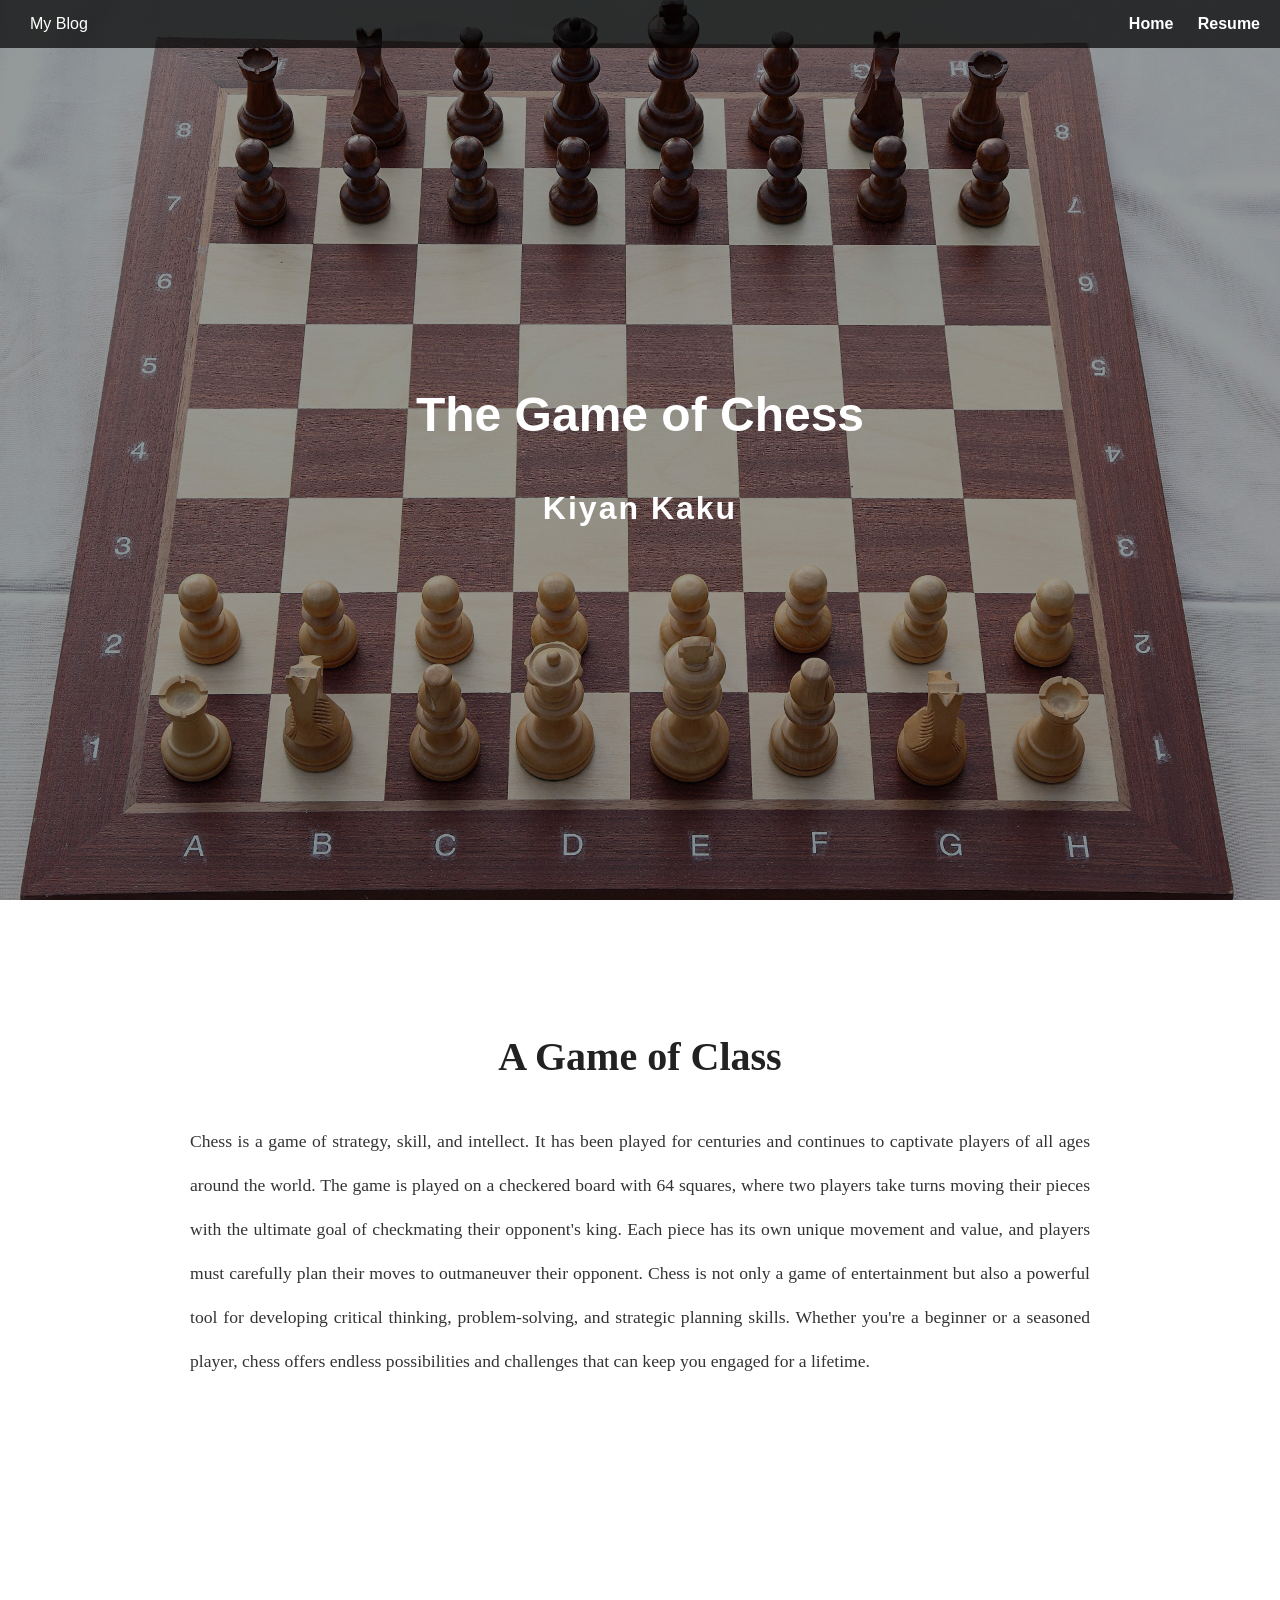
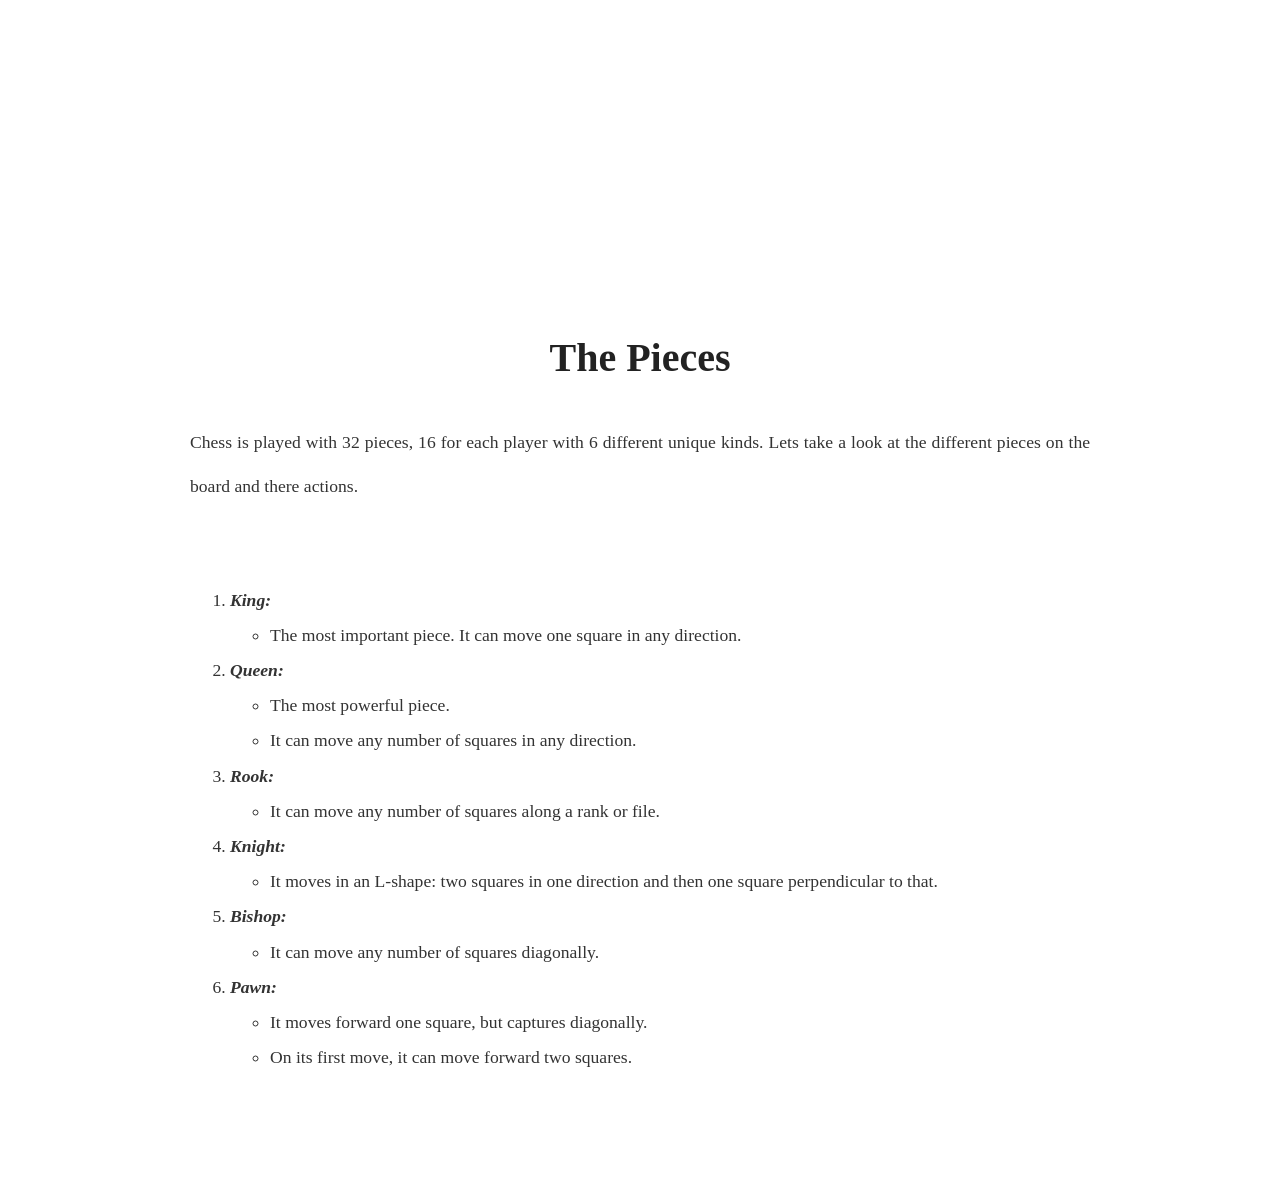
==== Scratchpage.chess.html @ ece9add8 "Add files via upload" ====
<!DOCTYPE html>
<html lang="en">
<head>
  <meta charset="UTF-8">
  <meta name="viewport" content="width=device-width, initial-scale=1.0">
  <title>Chess</title>
  <style>
    body {
      margin: 0;
      font-family: Arial, sans-serif;
    }

    /* Navbar */
    .navbar {
      position: fixed;
      top: 0;
      width: 100%;
      background-color: rgba(0,0,0,0.7);
      padding: 15px 30px;
      display: flex;
      justify-content: space-between;
      align-items: center;
      color: white;
      z-index: 1000;
    }

    .navbar a {
      color: white;
      text-decoration: none;
      margin-left: 20px;
      font-weight: bold;
    }

    .navbar a:hover {
      text-decoration: underline;
    }

    /* Hero Section */
    .hero {
      height: 100vh;
      background-image: url('../assets/img/chessboard.jpg'); 
      background-size: cover;
      background-position: center;
      display: flex;
      align-items: center;
      justify-content: center;
      color: white;
      text-align: center;
      position: relative;
    }

    .hero::after {
      content: '';
      position: absolute;
      top: 0;
      left: 0;
      width: 100%;
      height: 100%;
      background: rgba(0,0,0,0.4);
    }

    .hero h1 {
      font-size: 3rem;
      z-index: 1;
    }

    .hero h2 {
      font-size: 2rem;
      margin-top: 8px;
      letter-spacing: 2px;
      z-index: 1;
    }
    .hero-text {
      position: relative;
      z-index: 1;
      display: flex;
      flex-direction: column;   /* STACKS vertically */
      justify-content: center;
      align-items: center;
      text-align: center;
    } 

     /* Content Section */
    .content {
      padding: 100px 20px;
      max-width: 900px;
      margin: auto;
      font-family: Georgia, 'Times New Roman', serif;
    }
    
    .content h2 {
      font-size: 2.5rem;
      margin-bottom: 40px;
      color: #222;
      text-align: center;
    }
    .content p{
      font-size: 1.1rem;
      line-height: 2.5;
      color: #333;
      margin-bottom: 20px;
      max-width: 900px;
      text-align: justify;
    }
    
    .content ol{
      font-size: 1.1rem;
      line-height: 2;
      color: #333;
      margin-bottom: 10px;
      text-align: justify;
    }


  .list-heading {
      font-weight: bold;
      font-style: italic;
    }

    /* Video Section */
    .video-section {
      margin-top: 50px;
      margin-bottom: 100px;
      display: flex;
      justify-content: center;
    }

    iframe {
      width: 100%;
      max-width: 700px;
      height: 400px;
      border: none;
    }

    .navbar div:last-child {
     margin-right: 50px;
    }

  </style>
</head>
<body>

  <!-- Navbar -->
  <div class="navbar">
    <div>My Blog</div>
    <div>
      <a href="#">Home</a>
      <a href="../index.html">Resume</a>
    </div>
  </div>

  <!-- Hero Image Section -->
  <section class="hero">
    <div class="hero-text">
    <h1>The Game of Chess</h1>
    <h2>Kiyan Kaku</h2>
  </section>

  <!-- Main Content -->
  <div class="content">
    <h2>A Game of Class</h2>
    <p>
      Chess is a game of strategy, skill, and intellect. It has been played for centuries and continues to captivate players of all ages around the world. The game is played on a checkered board with 64 squares, where two players take turns moving their pieces with the ultimate goal of checkmating their opponent's king. Each piece has its own unique movement and value, and players must carefully plan their moves to outmaneuver their opponent. Chess is not only a game of entertainment but also a powerful tool for developing critical thinking, problem-solving, and strategic planning skills. Whether you're a beginner or a seasoned player, chess offers endless possibilities and challenges that can keep you engaged for a lifetime.
    </p>

    <!-- Video Section -->
    <div class="video-section">
      <iframe width="560" height="315" src="https://www.youtube.com/embed/dQw4w9WgXcQ" allowfullscreen>
      </iframe>
    </div>  

    <h2 id="the-pieces">The Pieces</h2>
    <p>Chess is played with 32 pieces, 16 for each player with 6 different unique kinds. Lets take a look at the different pieces on the board and there actions. </p><br><br>
    <ol>
        <li><span class="list-heading">King:</span>
            <ul>
                <li>The most important piece. It can move one square in any direction.</li>
            </ul>
        </li>
        <li><span class="list-heading">Queen:</span>
            <ul>
                <li>The most powerful piece.</li>
                <li>It can move any number of squares in any direction.</li>
            </ul>
        </li>
        <li><span class="list-heading">Rook:</span>
            <ul>
                <li>It can move any number of squares along a rank or file.</li>
            </ul>
        </li>
        <li><span class="list-heading">Knight:</span>
            <ul>
                <li>It moves in an L-shape: two squares in one direction and then one square perpendicular to that.</li>
            </ul>
        </li>
        <li><span class="list-heading">Bishop:</span>
            <ul>
                <li>It can move any number of squares diagonally.</li>
            </ul>
        </li>
        <li><span class="list-heading">Pawn:</span>
            <ul>
                <li>It moves forward one square, but captures diagonally.</li>
                <li>On its first move, it can move forward two squares.</li>           
            </ul>
        </li>
    </ol>   
  </div>


</body>
</html>
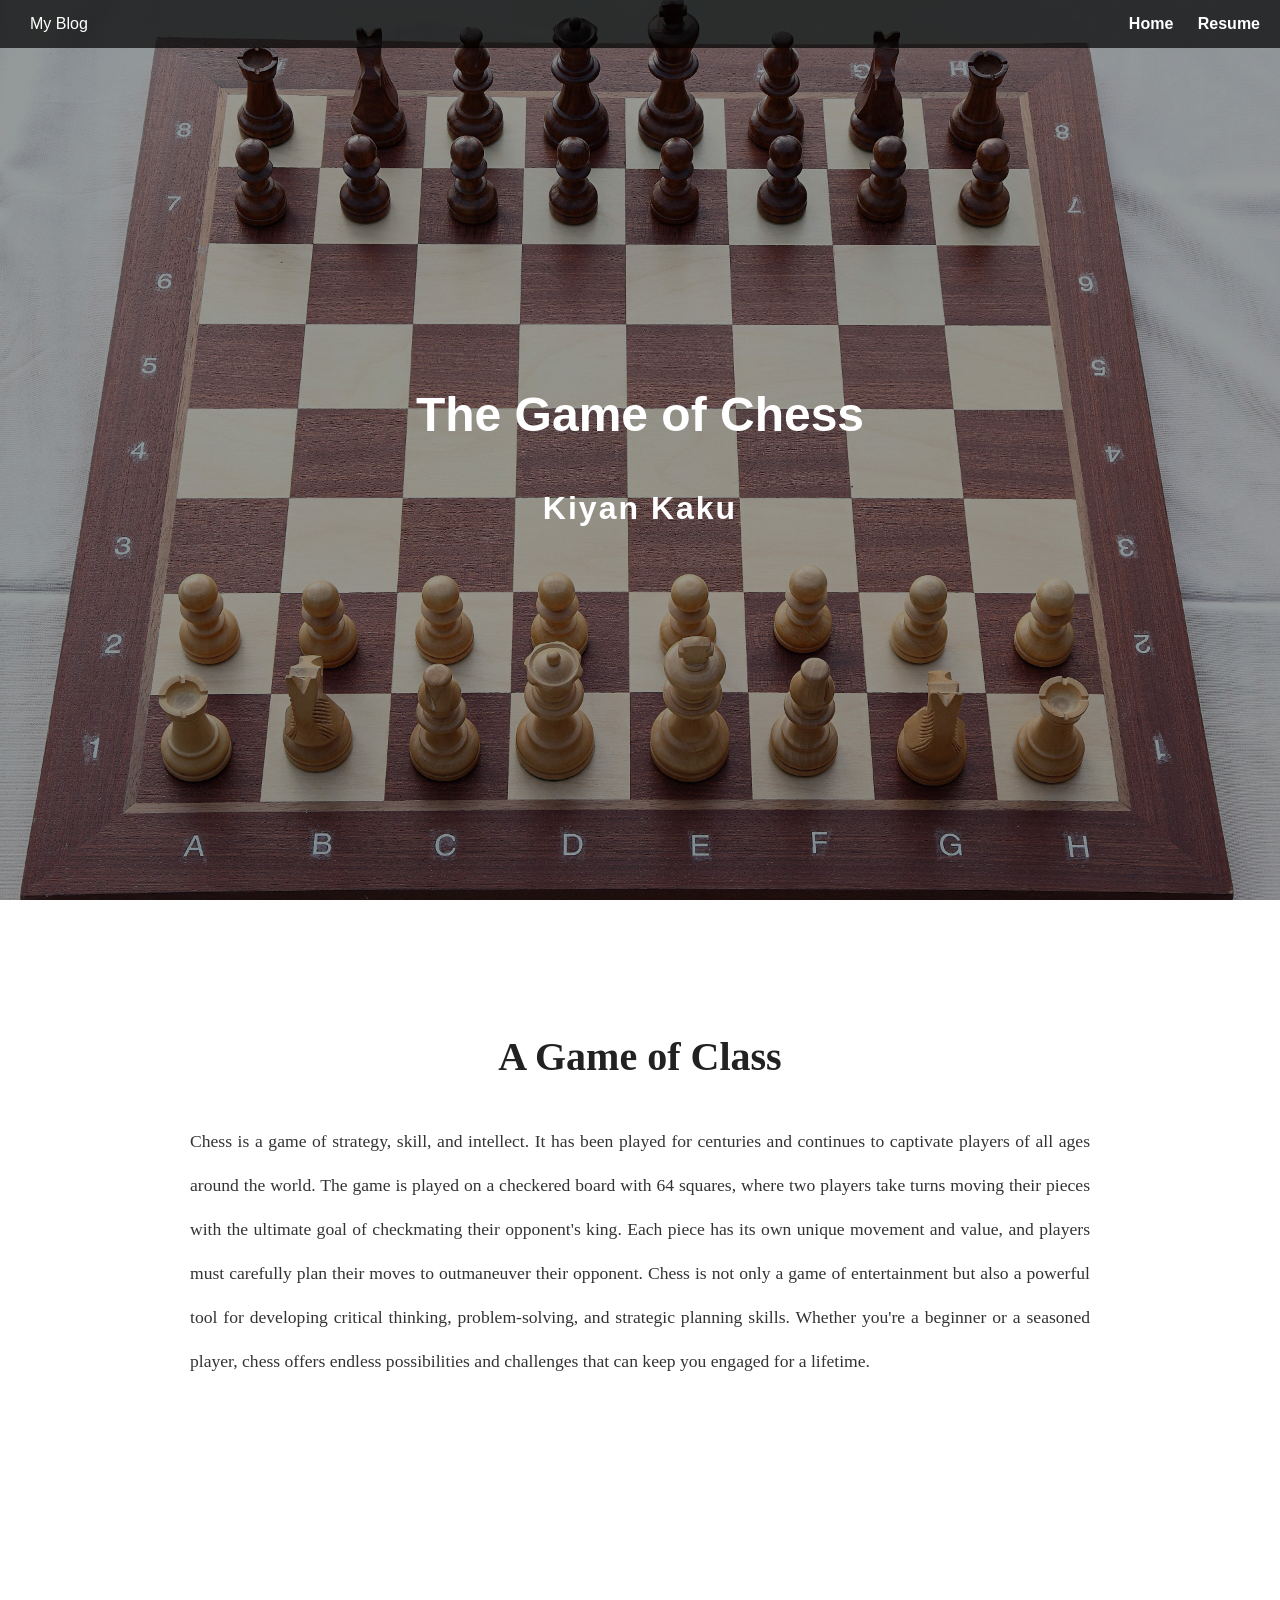
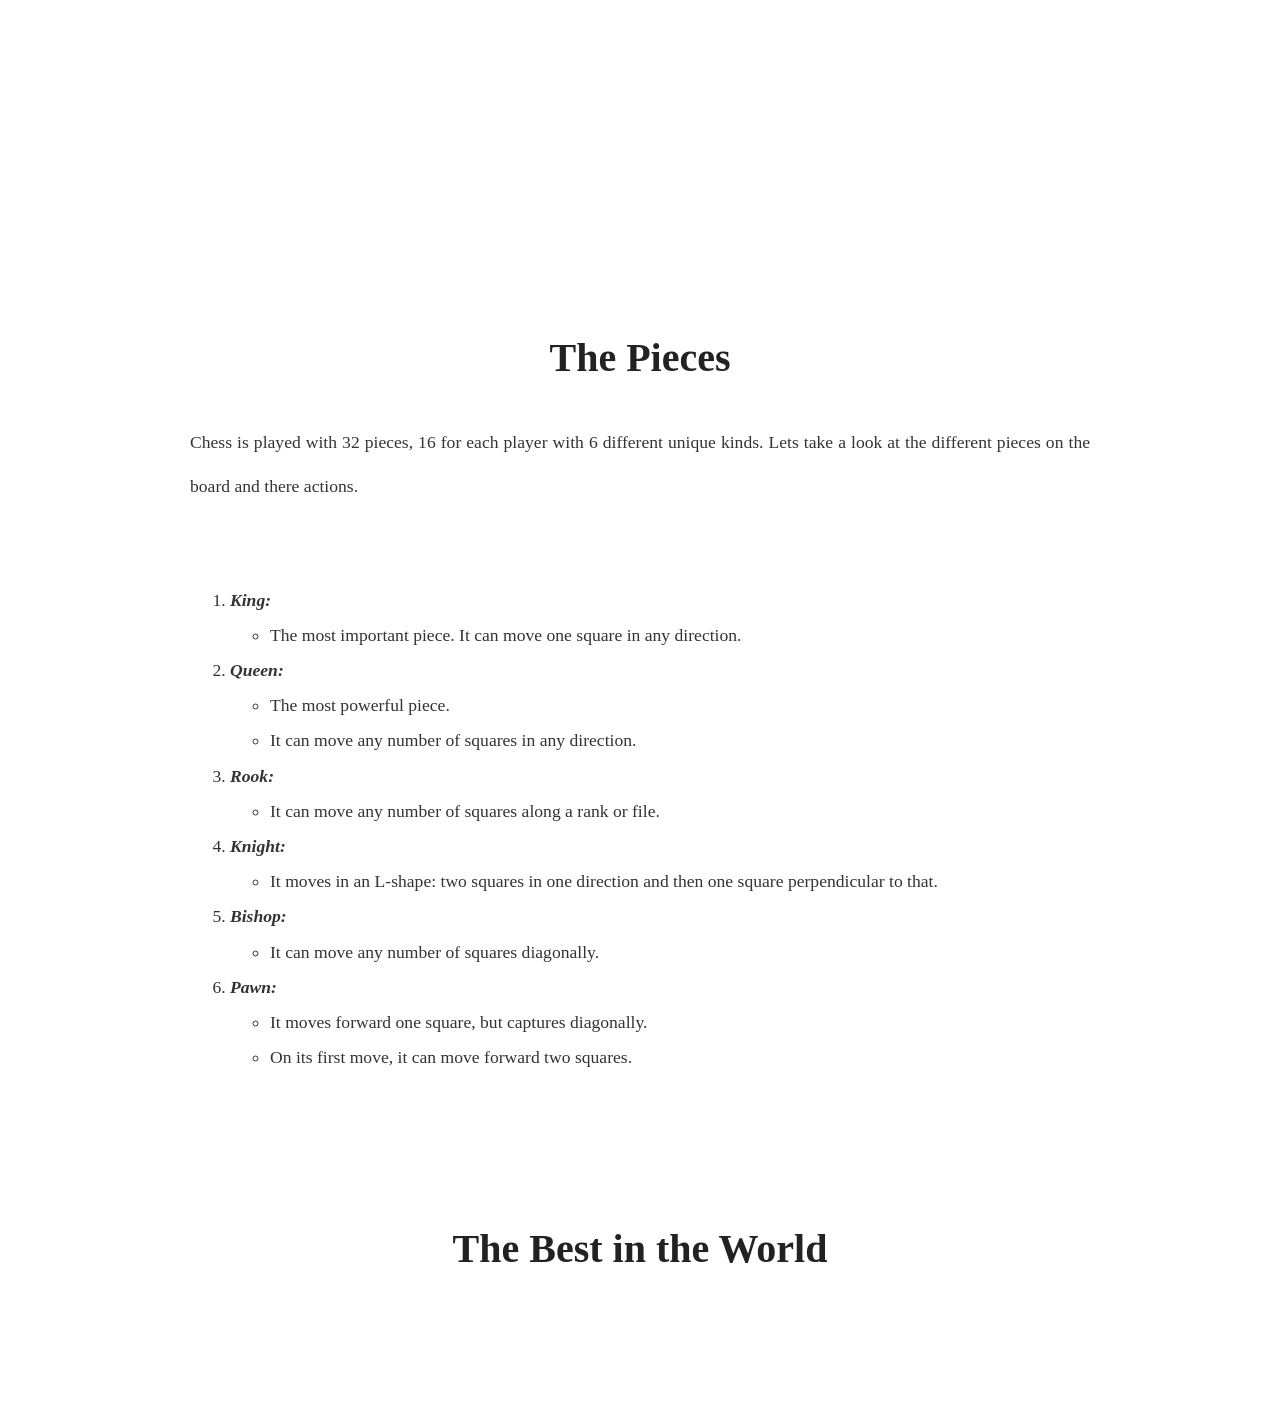
==== commit 54223826: "Add files via upload" ====
--- a/Scratchpage.chess.html
+++ b/Scratchpage.chess.html
@@ -4,139 +4,7 @@
   <meta charset="UTF-8">
   <meta name="viewport" content="width=device-width, initial-scale=1.0">
   <title>Chess</title>
-  <style>
-    body {
-      margin: 0;
-      font-family: Arial, sans-serif;
-    }
-
-    /* Navbar */
-    .navbar {
-      position: fixed;
-      top: 0;
-      width: 100%;
-      background-color: rgba(0,0,0,0.7);
-      padding: 15px 30px;
-      display: flex;
-      justify-content: space-between;
-      align-items: center;
-      color: white;
-      z-index: 1000;
-    }
-
-    .navbar a {
-      color: white;
-      text-decoration: none;
-      margin-left: 20px;
-      font-weight: bold;
-    }
-
-    .navbar a:hover {
-      text-decoration: underline;
-    }
-
-    /* Hero Section */
-    .hero {
-      height: 100vh;
-      background-image: url('../assets/img/chessboard.jpg'); 
-      background-size: cover;
-      background-position: center;
-      display: flex;
-      align-items: center;
-      justify-content: center;
-      color: white;
-      text-align: center;
-      position: relative;
-    }
-
-    .hero::after {
-      content: '';
-      position: absolute;
-      top: 0;
-      left: 0;
-      width: 100%;
-      height: 100%;
-      background: rgba(0,0,0,0.4);
-    }
-
-    .hero h1 {
-      font-size: 3rem;
-      z-index: 1;
-    }
-
-    .hero h2 {
-      font-size: 2rem;
-      margin-top: 8px;
-      letter-spacing: 2px;
-      z-index: 1;
-    }
-    .hero-text {
-      position: relative;
-      z-index: 1;
-      display: flex;
-      flex-direction: column;   /* STACKS vertically */
-      justify-content: center;
-      align-items: center;
-      text-align: center;
-    } 
-
-     /* Content Section */
-    .content {
-      padding: 100px 20px;
-      max-width: 900px;
-      margin: auto;
-      font-family: Georgia, 'Times New Roman', serif;
-    }
-    
-    .content h2 {
-      font-size: 2.5rem;
-      margin-bottom: 40px;
-      color: #222;
-      text-align: center;
-    }
-    .content p{
-      font-size: 1.1rem;
-      line-height: 2.5;
-      color: #333;
-      margin-bottom: 20px;
-      max-width: 900px;
-      text-align: justify;
-    }
-    
-    .content ol{
-      font-size: 1.1rem;
-      line-height: 2;
-      color: #333;
-      margin-bottom: 10px;
-      text-align: justify;
-    }
-
-
-  .list-heading {
-      font-weight: bold;
-      font-style: italic;
-    }
-
-    /* Video Section */
-    .video-section {
-      margin-top: 50px;
-      margin-bottom: 100px;
-      display: flex;
-      justify-content: center;
-    }
-
-    iframe {
-      width: 100%;
-      max-width: 700px;
-      height: 400px;
-      border: none;
-    }
-
-    .navbar div:last-child {
-     margin-right: 50px;
-    }
-
-  </style>
+  <link rel="stylesheet" href="css/scratchpagestyles.css">
 </head>
 <body>
 
@@ -152,8 +20,9 @@
   <!-- Hero Image Section -->
   <section class="hero">
     <div class="hero-text">
-    <h1>The Game of Chess</h1>
-    <h2>Kiyan Kaku</h2>
+      <h1>The Game of Chess</h1>
+      <h2>Kiyan Kaku</h2>
+    </div>
   </section>
 
   <!-- Main Content -->
@@ -204,9 +73,60 @@
                 <li>On its first move, it can move forward two squares.</li>           
             </ul>
         </li>
-    </ol>   
+    </ol>
+
+    <h2>The Best in the World</h2>
+  </div>
+  <div class="tableau-container">
+    <div class='tableauPlaceholder' id='viz1776483989127'>
+
+      <noscript>
+        <a href='#'>
+          <img alt='Top Chess Players Around the World'
+          src='https://public.tableau.com/static/images/Wo/WorldsTopChessPlayers/Dashboard1/1_rss.png'
+          style='width:100%; border:none;' />
+        </a>
+      </noscript>
+
+      <object class='tableauViz' style="width:100% !important; height:100% !important;">
+        <param name='host_url' value='https://public.tableau.com/' />
+        <param name='embed_code_version' value='3' />
+        <param name='name' value='WorldsTopChessPlayers/Dashboard1' />
+        <param name='tabs' value='no' />
+        <param name='toolbar' value='yes' />
+
+        <!-- ✅ responsive -->
+        <param name='device' value='desktop' />
+      </object>
+
+    </div>
   </div>
 
+  <script>
+    var divElement = document.getElementById('viz1776483989127');
+    var vizElement = divElement.getElementsByTagName('object')[0];
 
+    function resizeViz() {
+      var width = divElement.offsetWidth;
+
+      vizElement.style.width = '100%';
+
+      if (width > 800) {
+        vizElement.style.height = (width * 0.6) + 'px';  // cleaner ratio
+      } else if (width > 500) {
+        vizElement.style.height = (width * 0.75) + 'px';
+      } else {
+        vizElement.style.height = '600px';
+      }
+    }
+
+    resizeViz();
+    window.addEventListener('resize', resizeViz);
+
+    var scriptElement = document.createElement('script');
+    scriptElement.src = 'https://public.tableau.com/javascripts/api/viz_v1.js';
+    vizElement.parentNode.insertBefore(scriptElement, vizElement);
+  </script>    
+</div>
 </body>
 </html>
--- a/css/scratchpagestyles.css
+++ b/css/scratchpagestyles.css
@@ -0,0 +1,138 @@
+    body {
+      margin: 0;
+      font-family: Arial, sans-serif;
+    }
+
+    /* Navbar */
+    .navbar {
+      position: fixed;
+      top: 0;
+      width: 100%;
+      background-color: rgba(0,0,0,0.7);
+      padding: 15px 30px;
+      display: flex;
+      justify-content: space-between;
+      align-items: center;
+      color: white;
+      z-index: 1000;
+    }
+
+    .navbar a {
+      color: white;
+      text-decoration: none;
+      margin-left: 20px;
+      font-weight: bold;
+    }
+
+    .navbar a:hover {
+      text-decoration: underline;
+    }
+
+    /* Hero Section */
+    .hero {
+      height: 100vh;
+      background-image: url('../assets/img/chessboard.jpg'); 
+      background-size: cover;
+      background-position: center;
+      display: flex;
+      align-items: center;
+      justify-content: center;
+      color: white;
+      text-align: center;
+      position: relative;
+    }
+
+    .hero::after {
+      content: '';
+      position: absolute;
+      top: 0;
+      left: 0;
+      width: 100%;
+      height: 100%;
+      background: rgba(0,0,0,0.4);
+    }
+
+    .hero h1 {
+      font-size: 3rem;
+      z-index: 1;
+    }
+
+    .hero h2 {
+      font-size: 2rem;
+      margin-top: 8px;
+      letter-spacing: 2px;
+      z-index: 1;
+    }
+    .hero-text {
+      position: relative;
+      z-index: 1;
+      display: flex;
+      flex-direction: column;   /* STACKS vertically */
+      justify-content: center;
+      align-items: center;
+      text-align: center;
+    } 
+
+     /* Content Section */
+    .content {
+      padding: 100px 20px;
+      max-width: 900px;
+      margin: auto;
+      font-family: Georgia, 'Times New Roman', serif;
+    }
+    
+    .content h2 {
+      font-size: 2.5rem;
+      margin-bottom: 40px;
+      color: #222;
+      text-align: center;
+    }
+    .content p{
+      font-size: 1.1rem;
+      line-height: 2.5;
+      color: #333;
+      margin-bottom: 20px;
+      max-width: 900px;
+      text-align: justify;
+    }
+    
+    .content ol{
+      font-size: 1.1rem;
+      line-height: 2;
+      color: #333;
+      margin-bottom: 150px;
+      text-align: justify;
+    }
+
+
+  .list-heading {
+      font-weight: bold;
+      font-style: italic;
+    }
+
+    /* Video Section */
+    .video-section {
+      margin-top: 50px;
+      margin-bottom: 100px;
+      display: flex;
+      justify-content: center;
+    }
+
+    iframe {
+      width: 100%;
+      max-width: 700px;
+      height: 400px;
+      border: none;
+    }
+
+    .navbar div:last-child {
+     margin-right: 50px;
+    }
+
+.tableauPlaceholder,
+.tableauViz {
+  width: 100% !important;
+  max-width: 1400px !important;
+  margin:  auto;
+  padding: 20px auto;
+}
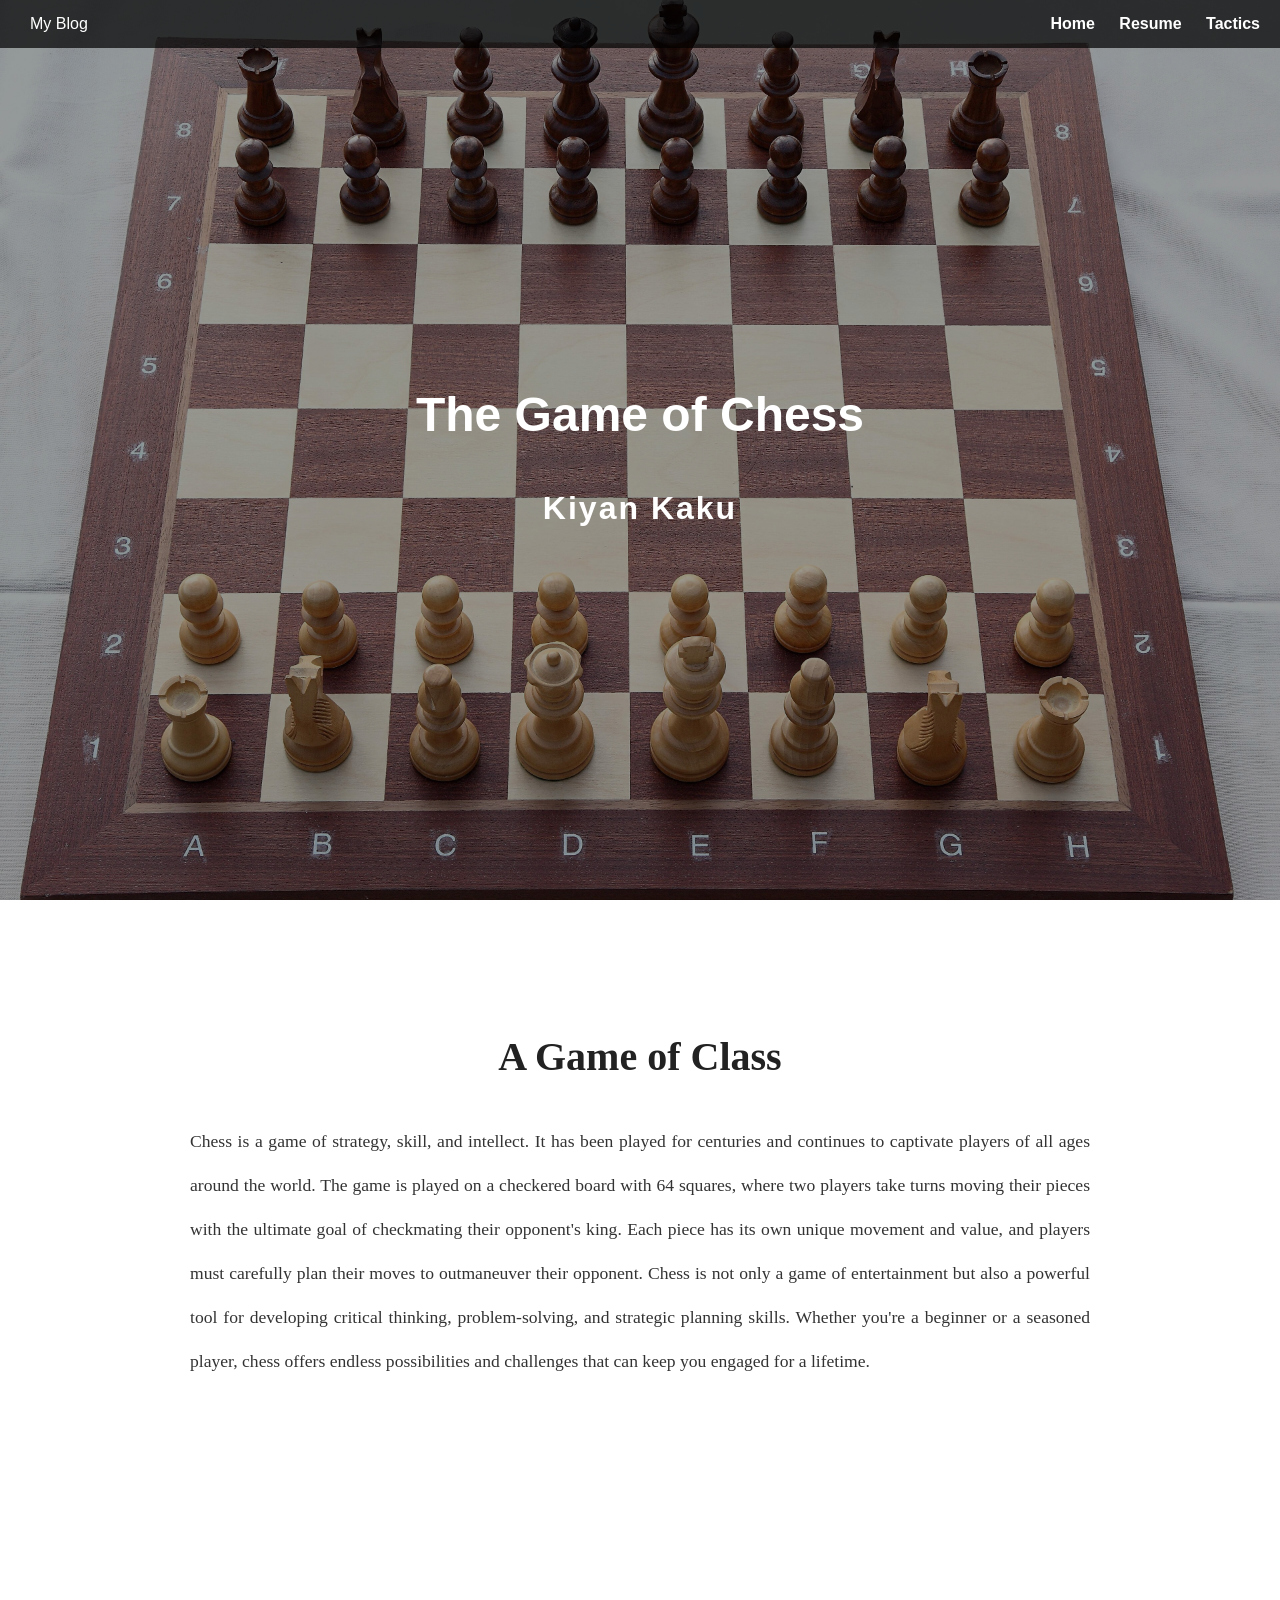
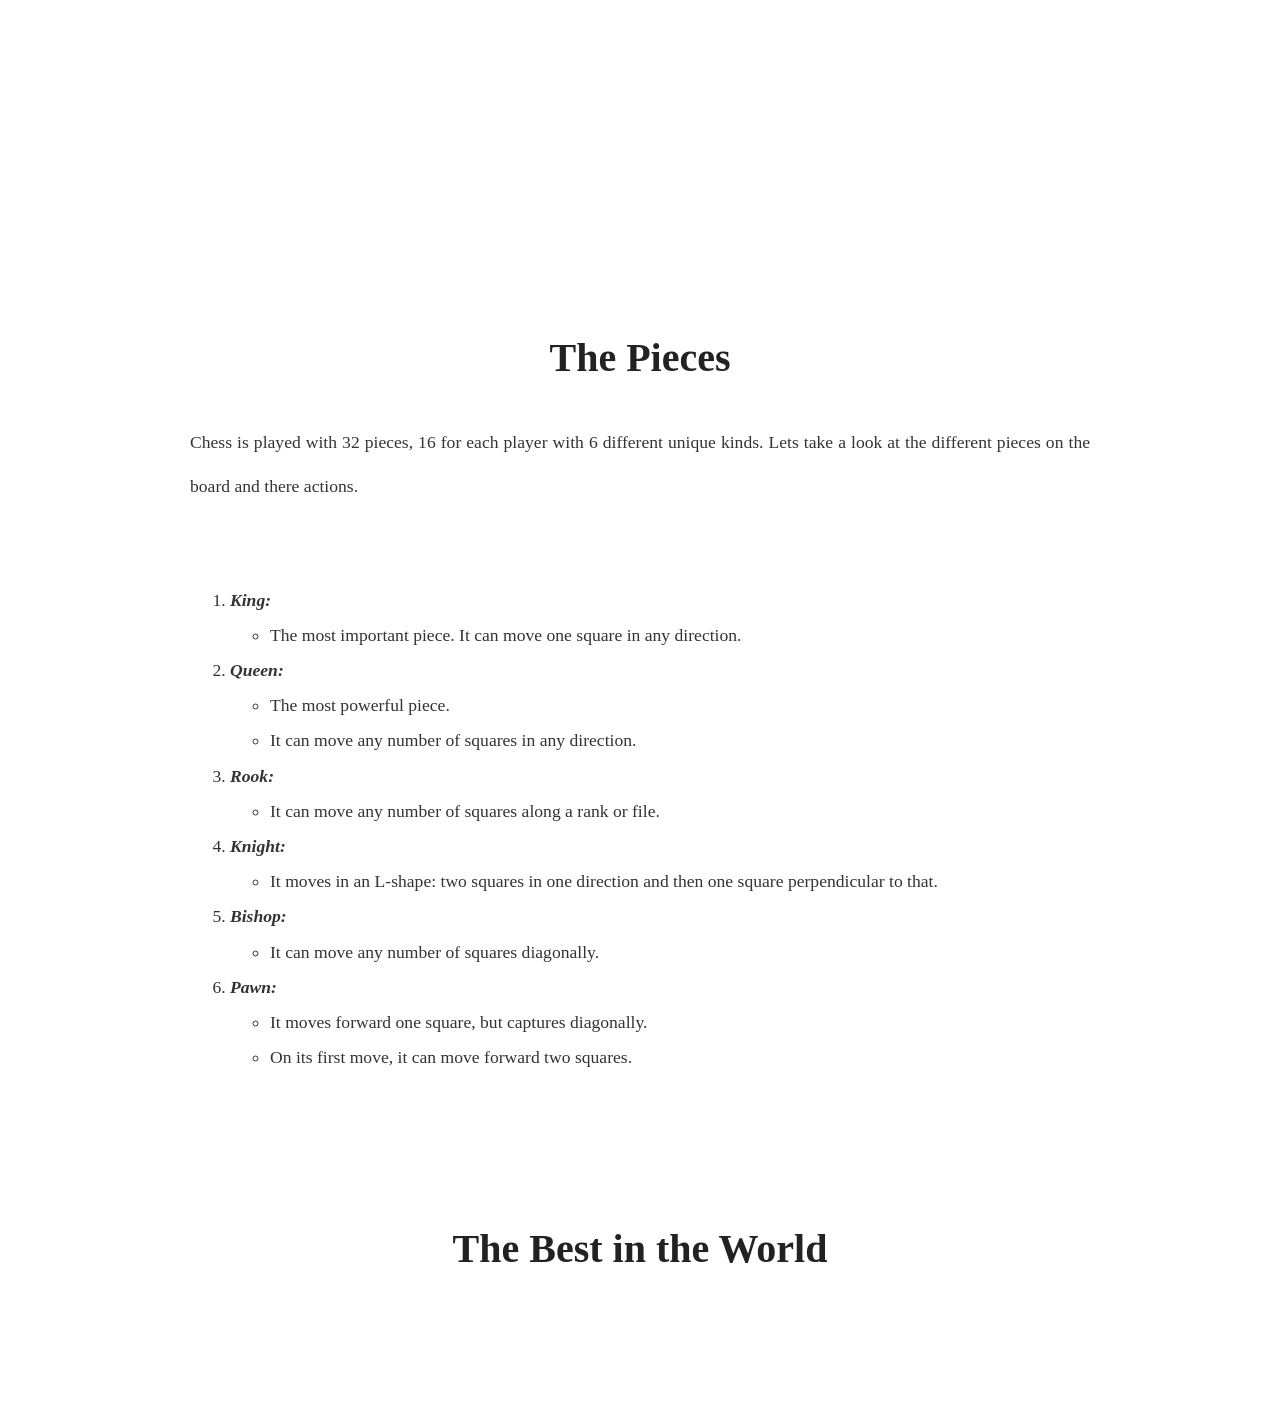
==== commit fbb3191d: "Add files via upload" ====
--- a/Scratchpage.chess.html
+++ b/Scratchpage.chess.html
@@ -13,7 +13,8 @@
     <div>My Blog</div>
     <div>
       <a href="#">Home</a>
-      <a href="../index.html">Resume</a>
+      <a href="index.html">Resume</a>
+      <a href="chess-tactics.html">Tactics</a>
     </div>
   </div>
 
@@ -34,7 +35,7 @@
 
     <!-- Video Section -->
     <div class="video-section">
-      <iframe width="560" height="315" src="https://www.youtube.com/embed/dQw4w9WgXcQ" allowfullscreen>
+      <iframe width="560" height="315" src="https://www.youtube.com/embed/OCSbzArwB10?si=4U6_4vpeqx1aelDW" title="YouTube video player" frameborder="0" allow="accelerometer; autoplay; clipboard-write; encrypted-media; gyroscope; picture-in-picture; web-share" referrerpolicy="strict-origin-when-cross-origin" allowfullscreen>
       </iframe>
     </div>  
 
